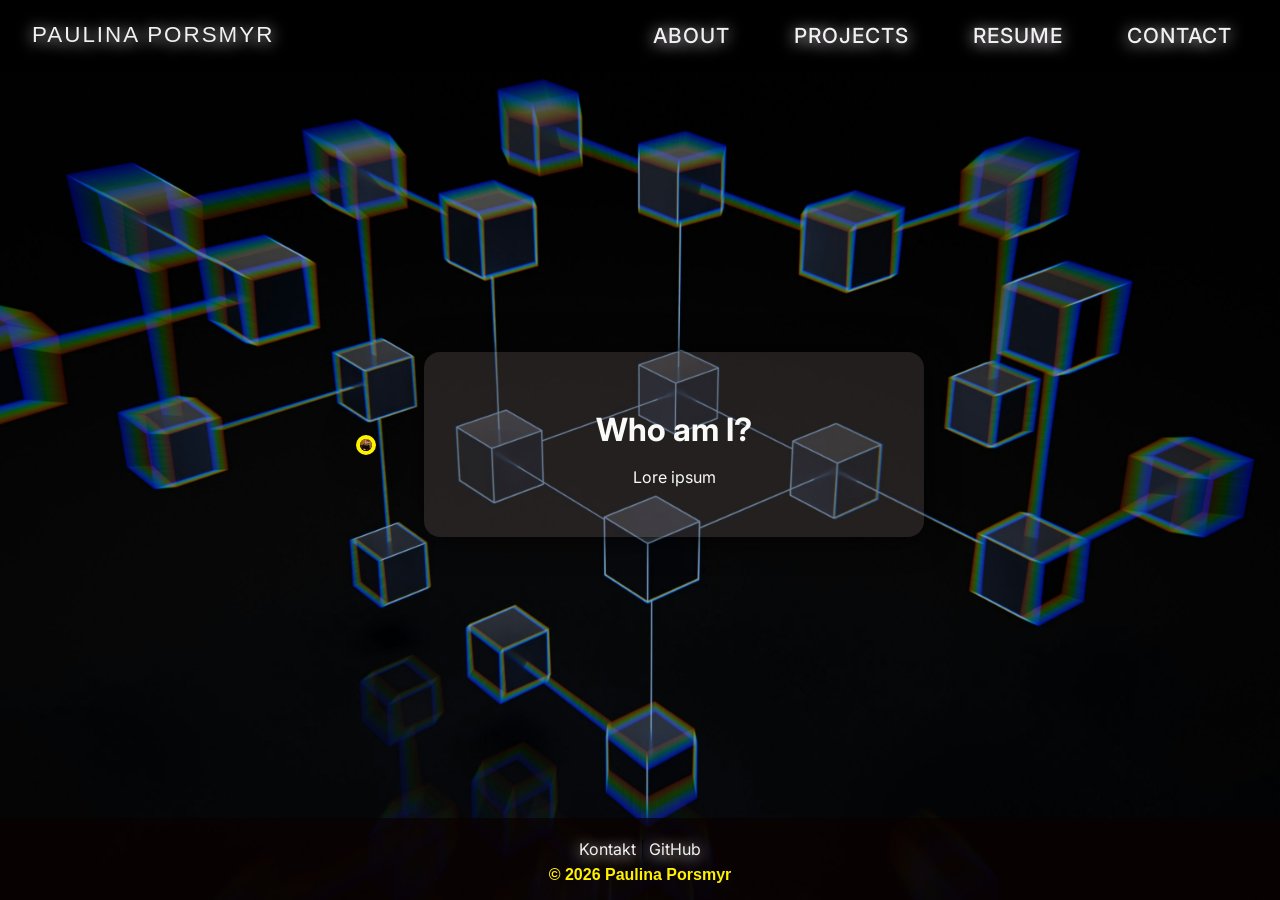
==== about.html @ 8c3649ca "Added a profile pic to about.html" ====
<!DOCTYPE html>
<html lang="en">
<head>
    <meta charset="UTF-8">
    <meta name="viewport" content="width=device-width, initial-scale=1.0">
    <link rel="stylesheet" href="style.css">
    <script src="script.js" defer></script>
    <title>Paulina Porsmyr</title>
    <link href="https://fonts.googleapis.com/css2?family=Inter:wght@300;400;600&display=swap" rel="stylesheet">
</head>
<body>

<header>
    <nav class="meny">
        <ul class="nav-links">
            <li><a href="index.html">Paulina Porsmyr</a></li>
            <li><a href="about.html">About</a></li>
            <li><a href="projects.html">projects</a></li>
            <li><a href="resume.html">resume</a></li>
            <li><a href="contact.html">Contact</a></li>
        </ul>
    </nav>
</header>

<main>
    <div class="about-container">
        <img src="img/bild.jpg" alt="Paulina" class="profile-pic-side">
        
        <div class="textbox">
            <h2>Who am I?</h2>
            <p>Lore ipsum</p>
        </div>
    </div>
</main>

<footer>
    <p>
        <a href="#">Kontakt</a> |  
        <a href="#">GitHub</a>
    </p>
     <span class="footer-name"> © 2026 Paulina Porsmyr</span>
</footer>

</body>
</html>
---- style.css ----
* {
    box-sizing: border-box;
}

body {
    display: flex;
    flex-direction: column;
    min-height: 100vh;
    margin: 0;
    padding: 0;
    background-image: url("img/cube.jpg");
    background-size: cover;
    background-position: center;
    background-repeat: no-repeat;
    font-family: 'Inter', sans-serif;
}


nav.meny {
    display: flex;
    align-items: center;
    background-color: rgba(0, 0, 0, 0.7);
    padding: 1.4rem 2rem;
    text-transform: uppercase;
}

.nav-links {
    list-style: none;
    display: flex;
    gap: 2rem;
    margin: 0;
    padding: 0;
    flex-wrap: wrap;
    width: 100%;           
    align-items: center;
    justify-content: flex-start;
}


.nav-links li a {
    font-size: 1.3rem;
    color: rgb(243, 240, 244);
    text-shadow: 0px 0.1rem 0.9rem rgb(245, 243, 245);
    letter-spacing: 1px;
    text-decoration: none;
    padding: 0.7rem 1rem;
    font-weight: 500;  
    transition: all 0.3s ease;
   
}

.nav-links li a:hover {
    text-shadow: 
        0 0 20px rgb(255, 242, 0), 
        0 0 20px rgb(255, 242, 0);
    color: #fff;
}


.nav-links li:first-child {
    margin-right: auto; 
}


.nav-links li:first-child a {
    font-family: 'Michroma', sans-serif;
    font-size: 1.4rem;
    letter-spacing: 2px;
    padding-left: 0; 
}


main {
    flex: 1;
    display: flex;
    justify-content: center;
    align-items: center;
    flex-wrap: wrap;
    padding: 2rem;
    gap: 2rem;
    width: 100%;
}

.textbox {
    background-color: rgba(81, 70, 70, 0.4);
    padding: 2rem;
    max-width: 500px;
    width: 100%;
    border-radius: 1rem;
    box-shadow: 0 0 2rem rgba(0,0,0,0.8);
    text-align: center;
    color: rgb(249, 250, 247);
}

.textbox h2 {
    font-size: 2rem;
    margin-bottom: 1rem;
}

.textbox p {
    line-height: 1.5;
}


footer {
    text-align: center;
    padding: 1rem 0;
    background-color: rgb(11, 1, 1, 0.7);
}

footer a {
    color: rgb(243, 240, 244);
    text-decoration: none;
    text-shadow: 0px 0.1rem 0.9rem rgb(243, 245, 243);
    
}

footer a:hover {
    text-shadow: 
        0 0 20px rgb(255, 242, 0), 
        0 0 20px rgb(255, 242, 0);
    color: #fff;
}


footer p {
    margin: 0.3rem 0;
}

.footer-name {
    color: rgb(255, 242, 0); 
    font-weight: 600;        
    font-family: 'Michroma', sans-serif; 
}

@media (max-width: 768px) {
    main {
        flex-direction: column;
        align-items: center;
    }

    .nav-links {
        gap: 1rem;
        justify-content: center; 
    }

    .nav-links li:first-child {
        margin-right: 0; 
        width: 100%;     
        text-align: center;
    }
}

@media (max-width: 480px) {
    .textbox h2 {
        font-size: 1.5rem;
    }

    .nav-links li a {
        font-size: 1rem;
    }
}


.resume-container {
    display: grid;
    grid-template-columns: 1fr 2fr;
    gap: 2rem;
    max-width: 1100px;
    margin: 2rem auto;
    align-items: start; 
}


.resume-sidebar {
    background-color: rgba(0, 0, 0, 0.6);
    padding: 2rem;
    border-radius: 1rem;
    color: white;
    box-shadow: 0 0 2rem rgba(0,0,0,0.5);
    border-left: 3px solid rgb(255, 242, 0); 
}


.resume-main {
    background-color: rgba(81, 70, 70, 0.4);
    padding: 3rem;
    border-radius: 1rem;
    color: white;
    box-shadow: 0 0 2rem rgba(0,0,0,0.8);
    backdrop-filter: blur(5px);
}

.resume-main h1 {
    font-family: 'Michroma', sans-serif;
    margin-bottom: 1rem;
    color: rgb(255, 242, 0); 
}

.resume-main h2 {
    border-bottom: 1px solid rgba(255, 255, 255, 0.2);
    padding-bottom: 0.5rem;
    margin-top: 2rem;
    text-transform: uppercase;
    font-size: 1.2rem;
    letter-spacing: 2px;
}

.resume-sidebar h3 {
    color: rgb(255, 242, 0);
    font-size: 1rem;
    text-transform: uppercase;
    margin-bottom: 1rem;
}

.resume-sidebar ul {
    list-style: none;
    padding: 0;
}

.resume-sidebar li {
    margin-bottom: 0.5rem;
    font-size: 0.9rem;
}

.date {
    font-style: italic;
    color: rgba(255, 255, 255, 0.6);
    font-size: 0.9rem;
}

.job, .edu-item {
    margin-bottom: 1.5rem;
}


@media (max-width: 850px) {
    .resume-container {
        grid-template-columns: 1fr; 
        padding: 1rem;
    }
}

.badge-container {
    display: flex;
    flex-wrap: wrap;
    gap: 0.5rem;
    margin-top: 0.5rem;
}


.badge {
    padding: 0.4rem 0.8rem;
    border-radius: 4px;
    font-size: 0.75rem;
    font-weight: 600;
    text-transform: uppercase;
    letter-spacing: 1px;
    background-color: rgba(255, 255, 255, 0.1);
    color: #fff;
    border: 1px solid rgba(255, 255, 255, 0.2);
    transition: all 0.3s ease;
}


.badge.backend { border-left: 3px solid #512bd4; } 
.badge.database { border-left: 3px solid #00758f; } 
.badge.frontend { border-left: 3px solid #61dbfb; }
.badge.tool { border-left: 3px solid rgb(255, 242, 0); } 


.badge:hover {
    background-color: rgba(255, 242, 0, 0.2);
    border-color: rgb(255, 242, 0);
    transform: translateY(-2px);
    cursor: default;
}


.projects-container {
    max-width: 1200px;
    margin: 0 auto;
    padding: 4rem 2rem;
    width: 100%;
}

.projects-header {
    text-align: center;
    margin-bottom: 4rem;
}

.projects-header h1 {
    font-family: 'Michroma', sans-serif;
    color: rgb(255, 242, 0);
    font-size: 2.5rem;
    margin-bottom: 1rem;
}

.projects-header p {
    color:rgb(222, 224, 227);
}

.projects-grid {
    display: grid;
    grid-template-columns: repeat(auto-fit, minmax(320px, 1fr));
    gap: 2.5rem;
}


.project-card {
    background-color: rgba(81, 70, 70, 0.3);
    border: 1px solid rgba(255, 255, 255, 0.1);
    border-radius: 1.5rem;
    padding: 2.5rem;
    transition: all 0.4s cubic-bezier(0.175, 0.885, 0.32, 1.275);
    backdrop-filter: blur(10px);
    display: flex;
    flex-direction: column;
    justify-content: space-between;
}

.project-card:hover {
    transform: translateY(-10px);
    background-color: rgba(81, 70, 70, 0.5);
    border-color: rgb(255, 242, 0);
    box-shadow: 0 10px 30px rgba(0, 0, 0, 0.5);
}

.project-tags {
    display: flex;
    flex-wrap: wrap;
    gap: 0.5rem;
    margin-bottom: 1.5rem;
}

.tag {
    font-size: 0.7rem;
    background: rgba(255, 242, 0, 0.1);
    color: rgb(255, 242, 0);
    padding: 0.3rem 0.8rem;
    border-radius: 2rem;
    border: 1px solid rgba(255, 242, 0, 0.3);
    text-transform: uppercase;
    font-weight: bold;
}

.project-card h3 {
    font-family: 'Michroma', sans-serif;
    font-size: 1.3rem;
    margin-bottom: 1rem;
    color: #fff;
}

.project-card p {
    color: rgba(255, 255, 255, 0.8);
    line-height: 1.6;
    margin-bottom: 2rem;
    font-size: 0.95rem;
}

.github-link {
    text-decoration: none;
    color: rgb(255, 242, 0);
    font-weight: 600;
    font-size: 0.9rem;
    transition: letter-spacing 0.3s ease;
}

.project-card:hover .github-link {
    letter-spacing: 1px;
}


@media (max-width: 600px) {
    .projects-grid {
        grid-template-columns: 1fr;
    }
}




.egg-modal {
    position: fixed;
    top: 0; left: 0; width: 100%; height: 100%;
    background: rgba(0,0,0,0.9);
    display: none; justify-content: center; align-items: center;
    z-index: 9999;
}
.egg-modal-content {
    background: #222;
    padding: 3rem;
    border: 2px solid rgb(255, 242, 0);
    border-radius: 1rem;
    text-align: center;
    color: white;
    font-family: 'Michroma', sans-serif;
}
.egg-modal-content button {
    margin-top: 1rem;
    padding: 0.5rem 1rem;
    cursor: pointer;
    background: rgb(255, 242, 0);
    border: none;
    font-weight: bold;
}


@media print {
    
    nav, footer, .egg-modal {
        display: none !important;
    }
    
    body {
        background: white !important;
        color: black !important;
        font-size: 12pt;
    }

    .resume-container {
        display: block !important; 
        width: 100%;
    }

    .resume-main, .resume-sidebar {
        background: none !important;
        color: black !important;
        box-shadow: none !important;
        padding: 0 !important;
        margin-bottom: 2rem;
    }

    h1, h2, h3 {
        color: black !important;
        page-break-after: avoid;
    }
    
    a {
        text-decoration: underline;
        color: black !important;
    }
}


.about-container {
    display: flex;
    flex-direction: row;  
    align-items: center;  
    justify-content: center;
    gap: 3rem;            
    width: 100%;
    max-width: 1100px;
}


.profile-pic-side {
    width: 20px;         
    height: 20px;
    border-radius: 50%;
    object-fit: cover;
    border: 4px solid rgb(255, 242, 0);
    box-shadow: 0 0 2rem rgba(0, 0, 0, 0.6);
}

@media (max-width: 850px) {
    .about-container {
        flex-direction: column; 
        gap: 1.5rem;
    }

    .profile-pic-side {
        width: 180px;
        height: 180px;
    }
}
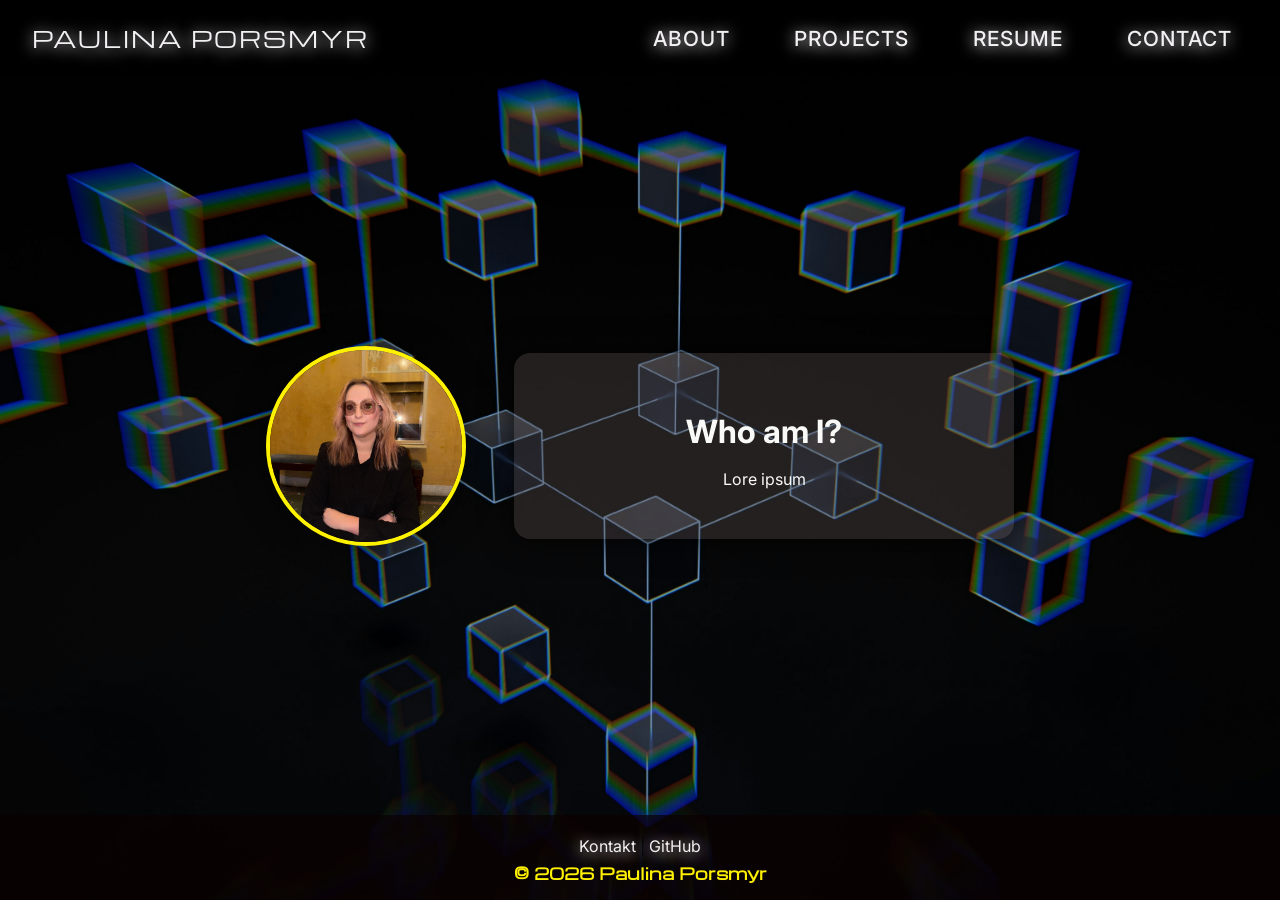
==== commit e4ffea66: "Add Michroma font to about.html for consistent navbar styling" ====
--- a/about.html
+++ b/about.html
@@ -5,8 +5,8 @@
     <meta name="viewport" content="width=device-width, initial-scale=1.0">
     <link rel="stylesheet" href="style.css">
     <script src="script.js" defer></script>
-    <title>Paulina Porsmyr</title>
-    <link href="https://fonts.googleapis.com/css2?family=Inter:wght@300;400;600&display=swap" rel="stylesheet">
+    <title>About - Paulina Porsmyr</title>
+    <link href="https://fonts.googleapis.com/css2?family=Inter:wght@300;400;600&family=Michroma&display=swap" rel="stylesheet">
 </head>
 <body>
 
--- a/style.css
+++ b/style.css
@@ -455,12 +455,14 @@
 
 
 .profile-pic-side {
-    width: 20px;         
-    height: 20px;
+    width: 200px;         
+    height: 200px;
     border-radius: 50%;
     object-fit: cover;
     border: 4px solid rgb(255, 242, 0);
     box-shadow: 0 0 2rem rgba(0, 0, 0, 0.6);
+    z-index: 10;
+    flex-shrink: 0;
 }
 
 @media (max-width: 850px) {
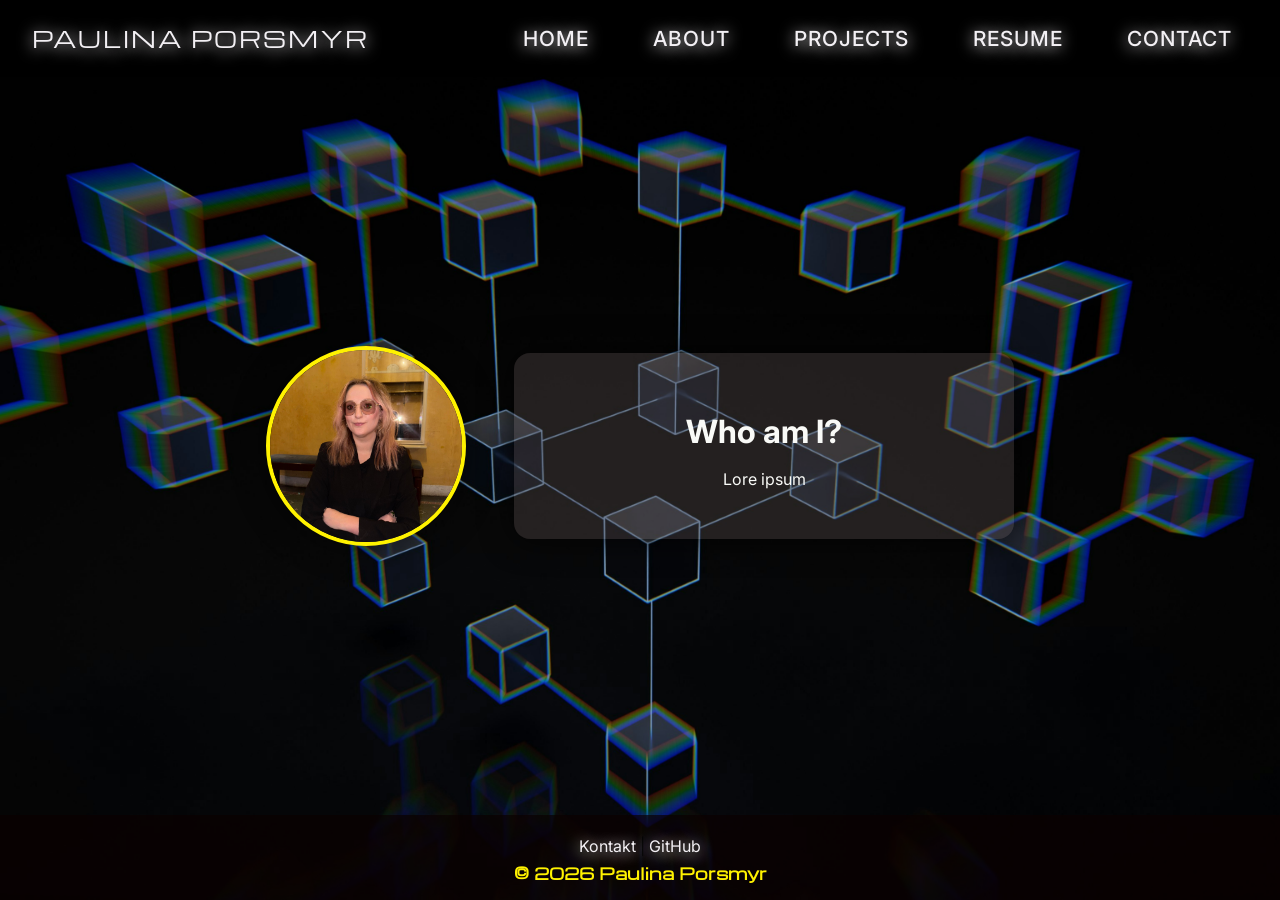
==== commit 2d6bf3ce: "Added home.link in nav meny in about-page" ====
--- a/about.html
+++ b/about.html
@@ -14,6 +14,7 @@
     <nav class="meny">
         <ul class="nav-links">
             <li><a href="index.html">Paulina Porsmyr</a></li>
+            <li><a href="home.html">Home</a></li>
             <li><a href="about.html">About</a></li>
             <li><a href="projects.html">projects</a></li>
             <li><a href="resume.html">resume</a></li>
--- a/style.css
+++ b/style.css
@@ -476,3 +476,53 @@
         height: 180px;
     }
 }
+
+.tech-stack {
+    display: flex;
+    justify-content: center;
+    gap: 2.5rem;
+    margin-top: 3rem;
+    flex-wrap: wrap;
+    padding: 2rem;
+    background-color: rgba(0, 0, 0, 0.1);
+    border-radius: 1.5rem;
+    backdrop-filter: blur(8px);
+    border: 1px solid rgba(255, 255, 255, 0.1);
+}
+
+.tech-stack i {
+    font-size: 3.5rem;
+    position: relative;
+    transition: all 0.3s cubic-bezier(0.175, 0.885, 0.32, 1.275);
+    cursor: pointer;
+    display: flex;
+    flex-direction: column;
+    align-items: center;
+}
+
+
+.tech-stack i::after {
+    content: attr(title); 
+    position: absolute;
+    bottom: -30px;      
+    font-size: 0.9rem;
+    font-family: 'Inter', sans-serif;
+    color: rgb(255, 242, 0); 
+    font-weight: 600;
+    text-transform: uppercase;
+    letter-spacing: 1px;
+    opacity: 0;  /* Tips för att "gömma text" */
+    transition: opacity 0.3s ease, transform 0.3s ease;
+    pointer-events: none;
+    text-shadow: 0 0 10px rgba(0,0,0,0.8);
+}
+
+.tech-stack i:hover {
+    transform: scale(1.2) translateY(-10px); /* Skalan för hur stora ikonerna blir när man hovrar över */
+}
+
+
+.tech-stack i:hover::after {
+    opacity: 1; /* Visar ikon-namn när man håller musen ovanför */
+    transform: translateY(5px);
+}
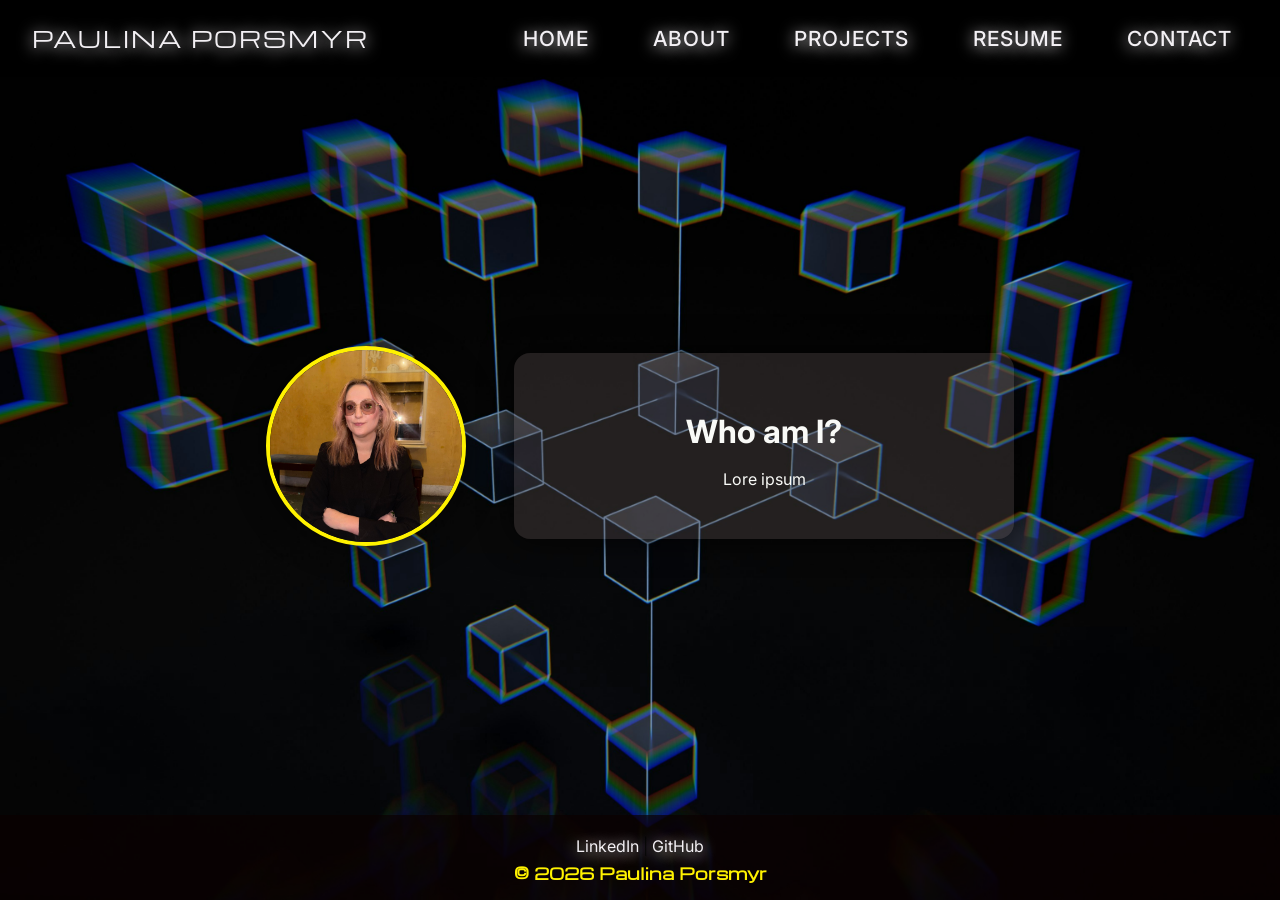
==== commit 1ee9628a: "Added links to footer" ====
--- a/about.html
+++ b/about.html
@@ -36,10 +36,10 @@
 
 <footer>
     <p>
-        <a href="#">Kontakt</a> |  
-        <a href="#">GitHub</a>
+        <a href="https://www.linkedin.com/in/paulinaporsmyr" target="_blank">LinkedIn</a> | 
+        <a href="https://github.com/PaulinaPorsmyr" target="_blank">GitHub</a>
     </p>
-     <span class="footer-name"> © 2026 Paulina Porsmyr</span>
+   <span class="footer-name"> © 2026 Paulina Porsmyr</span>
 </footer>
 
 </body>
--- a/style.css
+++ b/style.css
@@ -73,9 +73,9 @@
 main {
     flex: 1;
     display: flex;
+    flex-direction: column; 
     justify-content: center;
     align-items: center;
-    flex-wrap: wrap;
     padding: 2rem;
     gap: 2rem;
     width: 100%;
@@ -225,8 +225,10 @@
 
 .date {
     font-style: italic;
-    color: rgba(255, 255, 255, 0.6);
+    color: rgba(255, 255, 255, 0.7); 
     font-size: 0.9rem;
+    margin-top: -0.5rem; 
+    margin-bottom: 0.5rem;
 }
 
 .job, .edu-item {
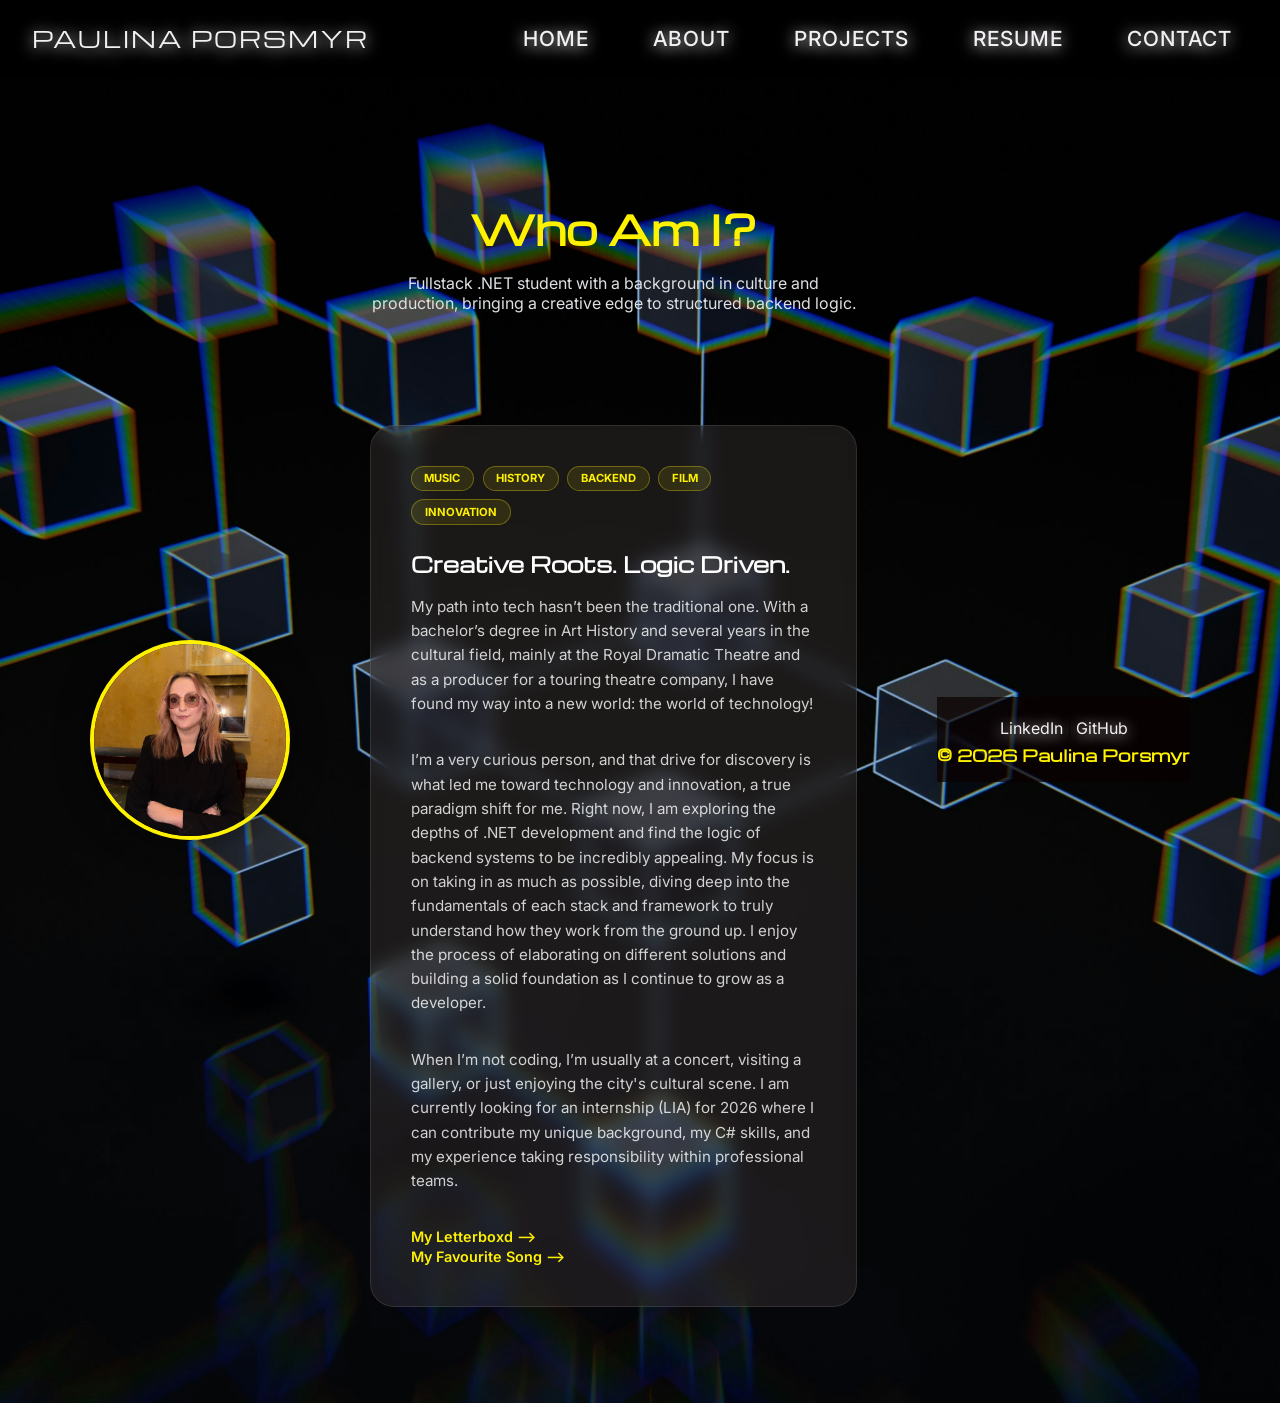
==== commit 1af92b64: "Updated about.html content and style" ====
--- a/about.html
+++ b/about.html
@@ -27,20 +27,44 @@
     <div class="about-container">
         <img src="img/bild.jpg" alt="Paulina" class="profile-pic-side">
         
-        <div class="textbox">
-            <h2>Who am I?</h2>
-            <p>Lore ipsum</p>
+        <main class="projects-container">
+    <header class="projects-header">
+        <h1>Who Am I?</h1>
+        <p>Fullstack .NET student with a background in culture and production, bringing a creative edge to structured backend logic.</p>
+    </header>
+
+    <article class="project-card">
+    <div class="project-content">
+        <div class="project-tags">
+            <span class="tag">Music</span>
+            <span class="tag">History</span>
+            <span class="tag">Backend</span>
+            <span class="tag">Film</span>
+            <span class="tag">Innovation</span>
+        </div>
+        
+        <h3>Creative Roots. Logic Driven.</h3>
+        <p>My path into tech hasn’t been the traditional one. With a bachelor’s degree in Art History and several years in the cultural field, mainly at the Royal Dramatic Theatre and as a producer for a touring theatre company, I have found my way into a new world: the world of technology!</p>
+
+<p>I’m a very curious person, and that drive for discovery is what led me toward technology and innovation, a true paradigm shift for me. Right now, I am exploring the depths of .NET development and find the logic of backend systems to be incredibly appealing. My focus is on taking in as much as possible, diving deep into the fundamentals of each stack and framework to truly understand how they work from the ground up. I enjoy the process of elaborating on different solutions and building a solid foundation as I continue to grow as a developer.</p>
+
+<p>When I’m not coding, I’m usually at a concert, visiting a gallery, or just enjoying the city's cultural scene. I am currently looking for an internship (LIA) for 2026 where I can contribute my unique background, my C# skills, and my experience taking responsibility within professional teams.</p>
+        
+        <div class="project-links">
+            <a href="https://boxd.it/95K9F" target="_blank" class="github-link">My Letterboxd --> <br></a>
+            <a href="https://www.youtube.com/watch?v=tRoBfcPxJdA&list=RDtRoBfcPxJdA&start_radio=1" target="_blank" class="github-link">My Favourite Song --></a>
         </div>
     </div>
+</article>
 </main>
 
 <footer>
     <p>
-        <a href="https://www.linkedin.com/in/paulinaporsmyr" target="_blank">LinkedIn</a> | 
+        <a href="https://www.linkedin.com/in/paulina-porsmyr-86b3768b/" target="_blank">LinkedIn</a> | 
         <a href="https://github.com/PaulinaPorsmyr" target="_blank">GitHub</a>
     </p>
    <span class="footer-name"> © 2026 Paulina Porsmyr</span>
 </footer>
 
 </body>
-</html>+</html>
--- a/style.css
+++ b/style.css
@@ -82,14 +82,14 @@
 }
 
 .textbox {
-    background-color: rgba(81, 70, 70, 0.4);
-    padding: 2rem;
-    max-width: 500px;
-    width: 100%;
-    border-radius: 1rem;
-    box-shadow: 0 0 2rem rgba(0,0,0,0.8);
-    text-align: center;
-    color: rgb(249, 250, 247);
+   background-color: rgba(81, 70, 70, 0.3);
+    border: 1px solid rgba(255, 255, 255, 0.1);
+    border-radius: 1.5rem;
+    padding: 2.5rem;
+    transition: all 0.4s cubic-bezier(0.175, 0.885, 0.32, 1.275);
+    backdrop-filter: blur(10px);
+    display: flex;
+    flex-direction: column;
 }
 
 .textbox h2 {
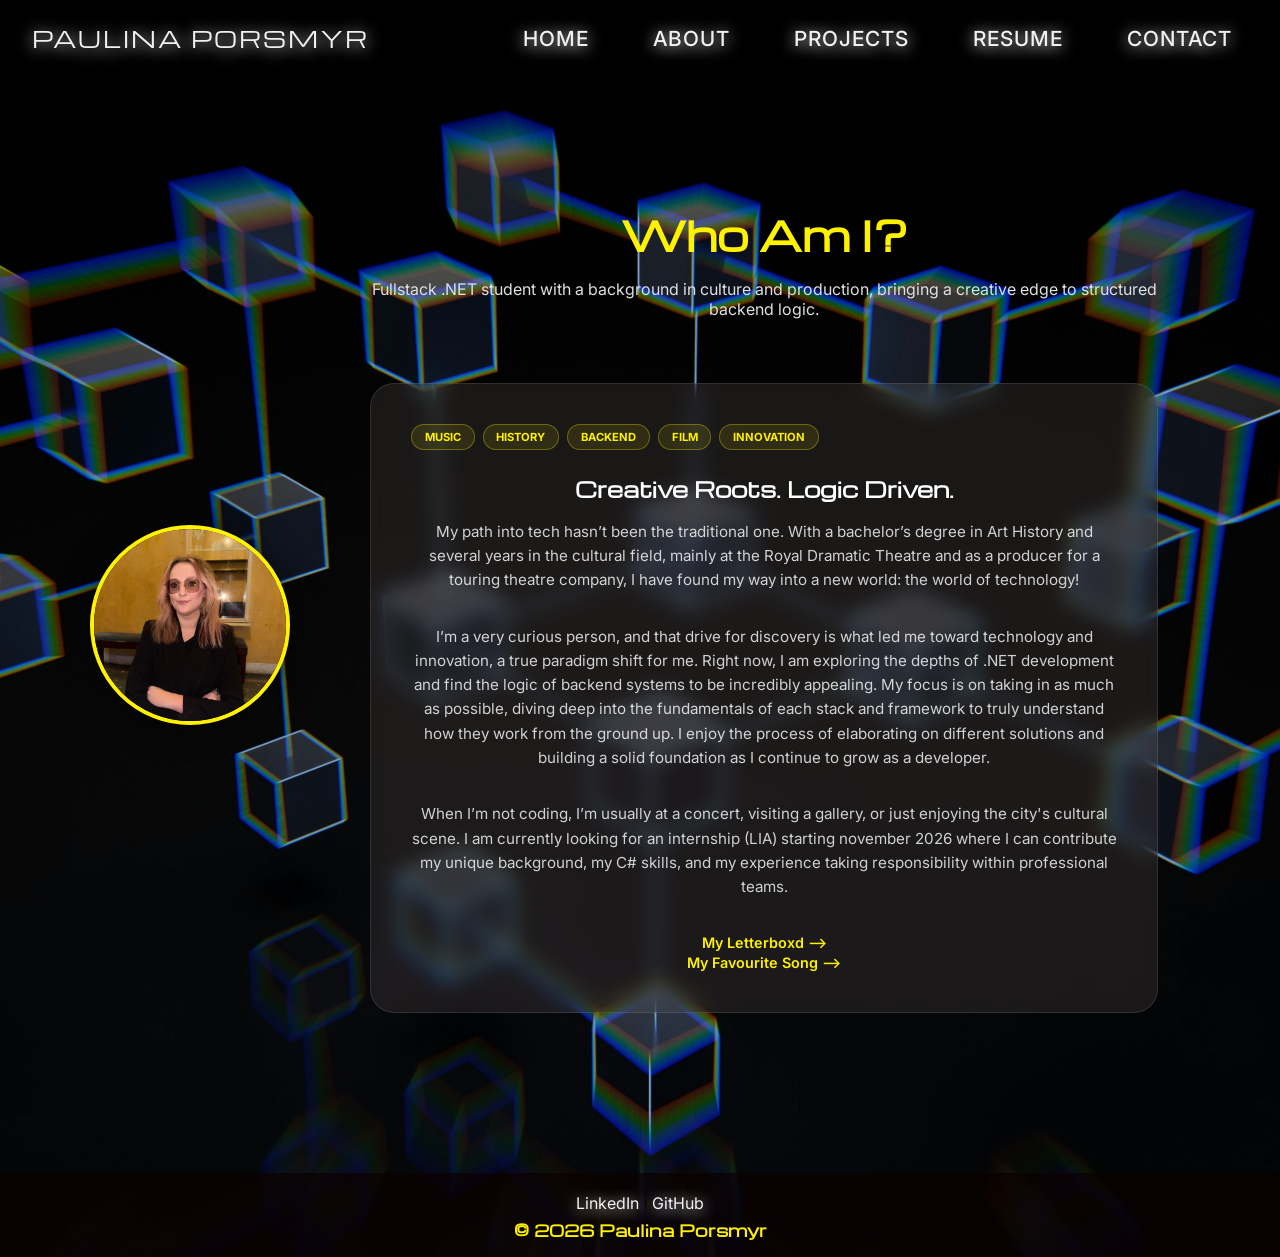
==== commit 514c9b77: "Altered responsiveness in footer" ====
--- a/about.html
+++ b/about.html
@@ -27,7 +27,8 @@
     <div class="about-container">
         <img src="img/bild.jpg" alt="Paulina" class="profile-pic-side">
         
-        <main class="projects-container">
+        <section class="projects-container"> 
+        <header class="projects-header">
     <header class="projects-header">
         <h1>Who Am I?</h1>
         <p>Fullstack .NET student with a background in culture and production, bringing a creative edge to structured backend logic.</p>
@@ -45,10 +46,8 @@
         
         <h3>Creative Roots. Logic Driven.</h3>
         <p>My path into tech hasn’t been the traditional one. With a bachelor’s degree in Art History and several years in the cultural field, mainly at the Royal Dramatic Theatre and as a producer for a touring theatre company, I have found my way into a new world: the world of technology!</p>
-
-<p>I’m a very curious person, and that drive for discovery is what led me toward technology and innovation, a true paradigm shift for me. Right now, I am exploring the depths of .NET development and find the logic of backend systems to be incredibly appealing. My focus is on taking in as much as possible, diving deep into the fundamentals of each stack and framework to truly understand how they work from the ground up. I enjoy the process of elaborating on different solutions and building a solid foundation as I continue to grow as a developer.</p>
-
-<p>When I’m not coding, I’m usually at a concert, visiting a gallery, or just enjoying the city's cultural scene. I am currently looking for an internship (LIA) for 2026 where I can contribute my unique background, my C# skills, and my experience taking responsibility within professional teams.</p>
+        <p>I’m a very curious person, and that drive for discovery is what led me toward technology and innovation, a true paradigm shift for me. Right now, I am exploring the depths of .NET development and find the logic of backend systems to be incredibly appealing. My focus is on taking in as much as possible, diving deep into the fundamentals of each stack and framework to truly understand how they work from the ground up. I enjoy the process of elaborating on different solutions and building a solid foundation as I continue to grow as a developer.</p>
+        <p>When I’m not coding, I’m usually at a concert, visiting a gallery, or just enjoying the city's cultural scene. I am currently looking for an internship (LIA) starting november 2026 where I can contribute my unique background, my C# skills, and my experience taking responsibility within professional teams.</p>
         
         <div class="project-links">
             <a href="https://boxd.it/95K9F" target="_blank" class="github-link">My Letterboxd --> <br></a>
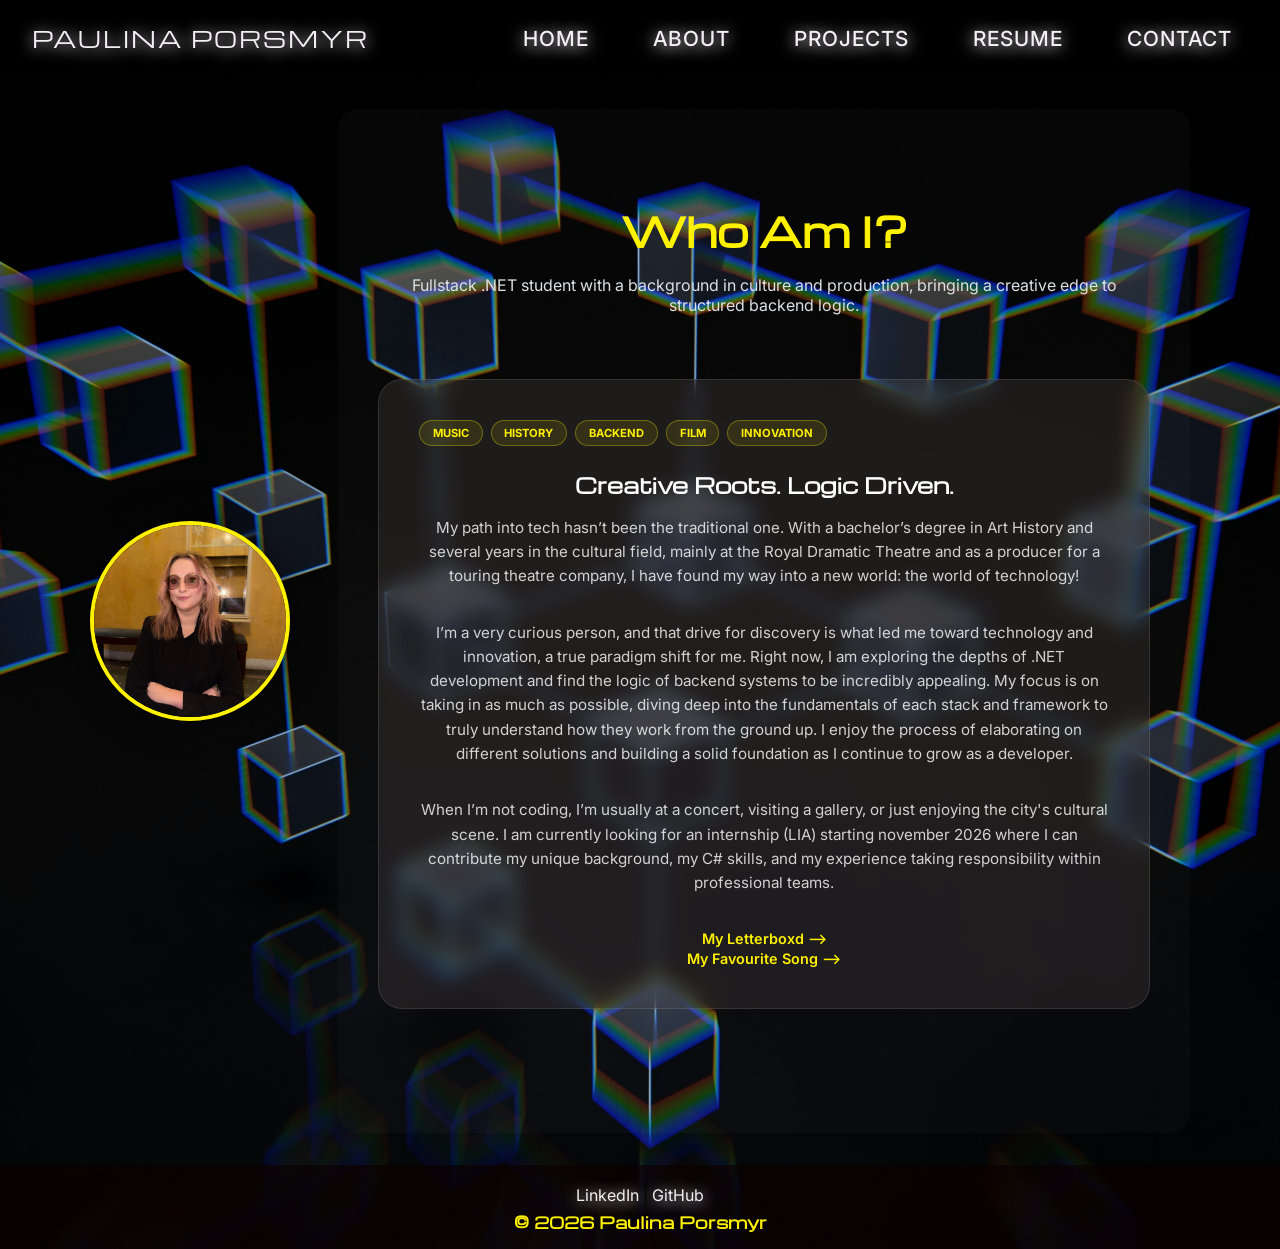
==== commit 49c0dc49: "update index layout and unify tech stack design" ====
--- a/about.html
+++ b/about.html
@@ -14,7 +14,7 @@
     <nav class="meny">
         <ul class="nav-links">
             <li><a href="index.html">Paulina Porsmyr</a></li>
-            <li><a href="home.html">Home</a></li>
+            <li><a href="index.html">Home</a></li>
             <li><a href="about.html">About</a></li>
             <li><a href="projects.html">projects</a></li>
             <li><a href="resume.html">resume</a></li>
--- a/style.css
+++ b/style.css
@@ -279,11 +279,11 @@
 }
 
 
+
 .projects-container {
-    max-width: 1200px;
-    margin: 0 auto;
-    padding: 4rem 2rem;
-    width: 100%;
+    background: rgba(255, 255, 255, 0.02); /* Ger en extremt svag lyster bakom allt */
+    border-radius: 20px;
+    padding: 60px 40px;
 }
 
 .projects-header {
@@ -381,36 +381,9 @@
 
 
 
-
-.egg-modal {
-    position: fixed;
-    top: 0; left: 0; width: 100%; height: 100%;
-    background: rgba(0,0,0,0.9);
-    display: none; justify-content: center; align-items: center;
-    z-index: 9999;
-}
-.egg-modal-content {
-    background: #222;
-    padding: 3rem;
-    border: 2px solid rgb(255, 242, 0);
-    border-radius: 1rem;
-    text-align: center;
-    color: white;
-    font-family: 'Michroma', sans-serif;
-}
-.egg-modal-content button {
-    margin-top: 1rem;
-    padding: 0.5rem 1rem;
-    cursor: pointer;
-    background: rgb(255, 242, 0);
-    border: none;
-    font-weight: bold;
-}
-
-
 @media print {
     
-    nav, footer, .egg-modal {
+    nav, footer{
         display: none !important;
     }
     
@@ -483,13 +456,12 @@
     display: flex;
     justify-content: center;
     gap: 2.5rem;
-    margin-top: 3rem;
+    margin-top: 1rem; 
     flex-wrap: wrap;
-    padding: 2rem;
-    background-color: rgba(0, 0, 0, 0.1);
-    border-radius: 1.5rem;
-    backdrop-filter: blur(8px);
-    border: 1px solid rgba(255, 255, 255, 0.1);
+    padding: 0; 
+    background-color: transparent; 
+    border: none; 
+    backdrop-filter: none; 
 }
 
 .tech-stack i {
@@ -523,8 +495,38 @@
     transform: scale(1.2) translateY(-10px); /* Skalan för hur stora ikonerna blir när man hovrar över */
 }
 
+.tech-stack-section h2 {
+   color: rgb(243, 240, 244);
+    text-shadow: 0px 0.1rem 0.9rem rgb(245, 243, 245);
+    letter-spacing: 2px; /* Ger en lite lyxigare "tech"-känsla */
+}
 
 .tech-stack i:hover::after {
     opacity: 1; /* Visar ikon-namn när man håller musen ovanför */
     transform: translateY(5px);
 }
+
+.hidden {
+    display: none !important;
+}
+
+
+.tech-stack i {
+    transition: all 0.3s ease;
+    filter: grayscale(20%); 
+}
+
+.tech-stack i:hover {
+    transform: translateY(-10px) scale(1.2);
+    filter: grayscale(0%);
+    color: rgb(255, 242, 0); 
+    text-shadow: 0 0 20px rgba(255, 242, 0, 0.6);
+}
+
+
+.tag:hover {
+    background-color: white;
+    color: black;
+    transform: scale(1.05);
+    transition: 0.3s;
+}
